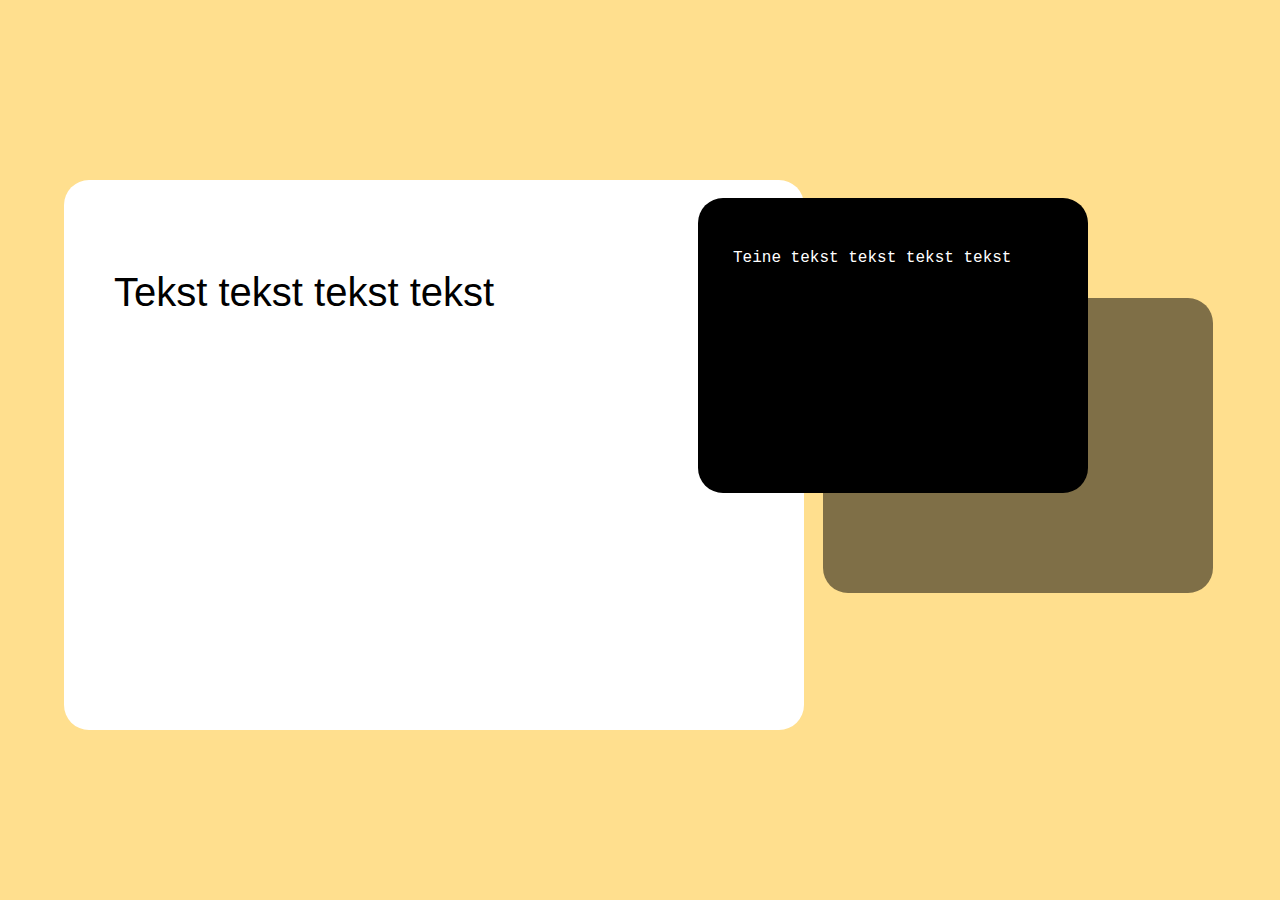
==== Indeks.html @ bf8d8511 "algversioon" ====
<!DOCTYPE html>
<head>
<link rel="stylesheet" href="style.css"></link>
</head>
<body>
    <div class="valge">
        <p> Tekst tekst tekst tekst </p>
    </div>
    <div class="must">
        <p>Teine tekst tekst tekst tekst </p>
    </div>
</body>
---- style.css ----
.valge{
    height: 50%; 
    width: 50%;
    background-color: white;
    position: absolute;
    top: 20%; 
    left: 5%;
    z-index: 1;
    padding: 50px;
    border-radius: 25px;
    font-family: Roboto, Arial, Helvetica, sans-serif;
    font-size: 40px;
}
.valge:hover{
    background-color: rgba(0, 0, 0, 0.5);
}

body{
    background-color: #ffdf8e; nmkjllpü y
    background-size: cover;
    background-image: url("https://media.sproutsocial.com/uploads/meme-example.jpg");
}
.must{
    height: 25%; 
    width: 25%;
    background-color: black;
    position: absolute;
    top: 22%; 
    right: 15%;
    color: white;
    z-index: 1;
    padding: 35px;
    border-radius: 25px;
    box-shadow: 125px 100px rgba(0, 0, 0, 0.5); /* #978452; */
    font-family: consolas, 'Courier New', Courier, monospace;
}
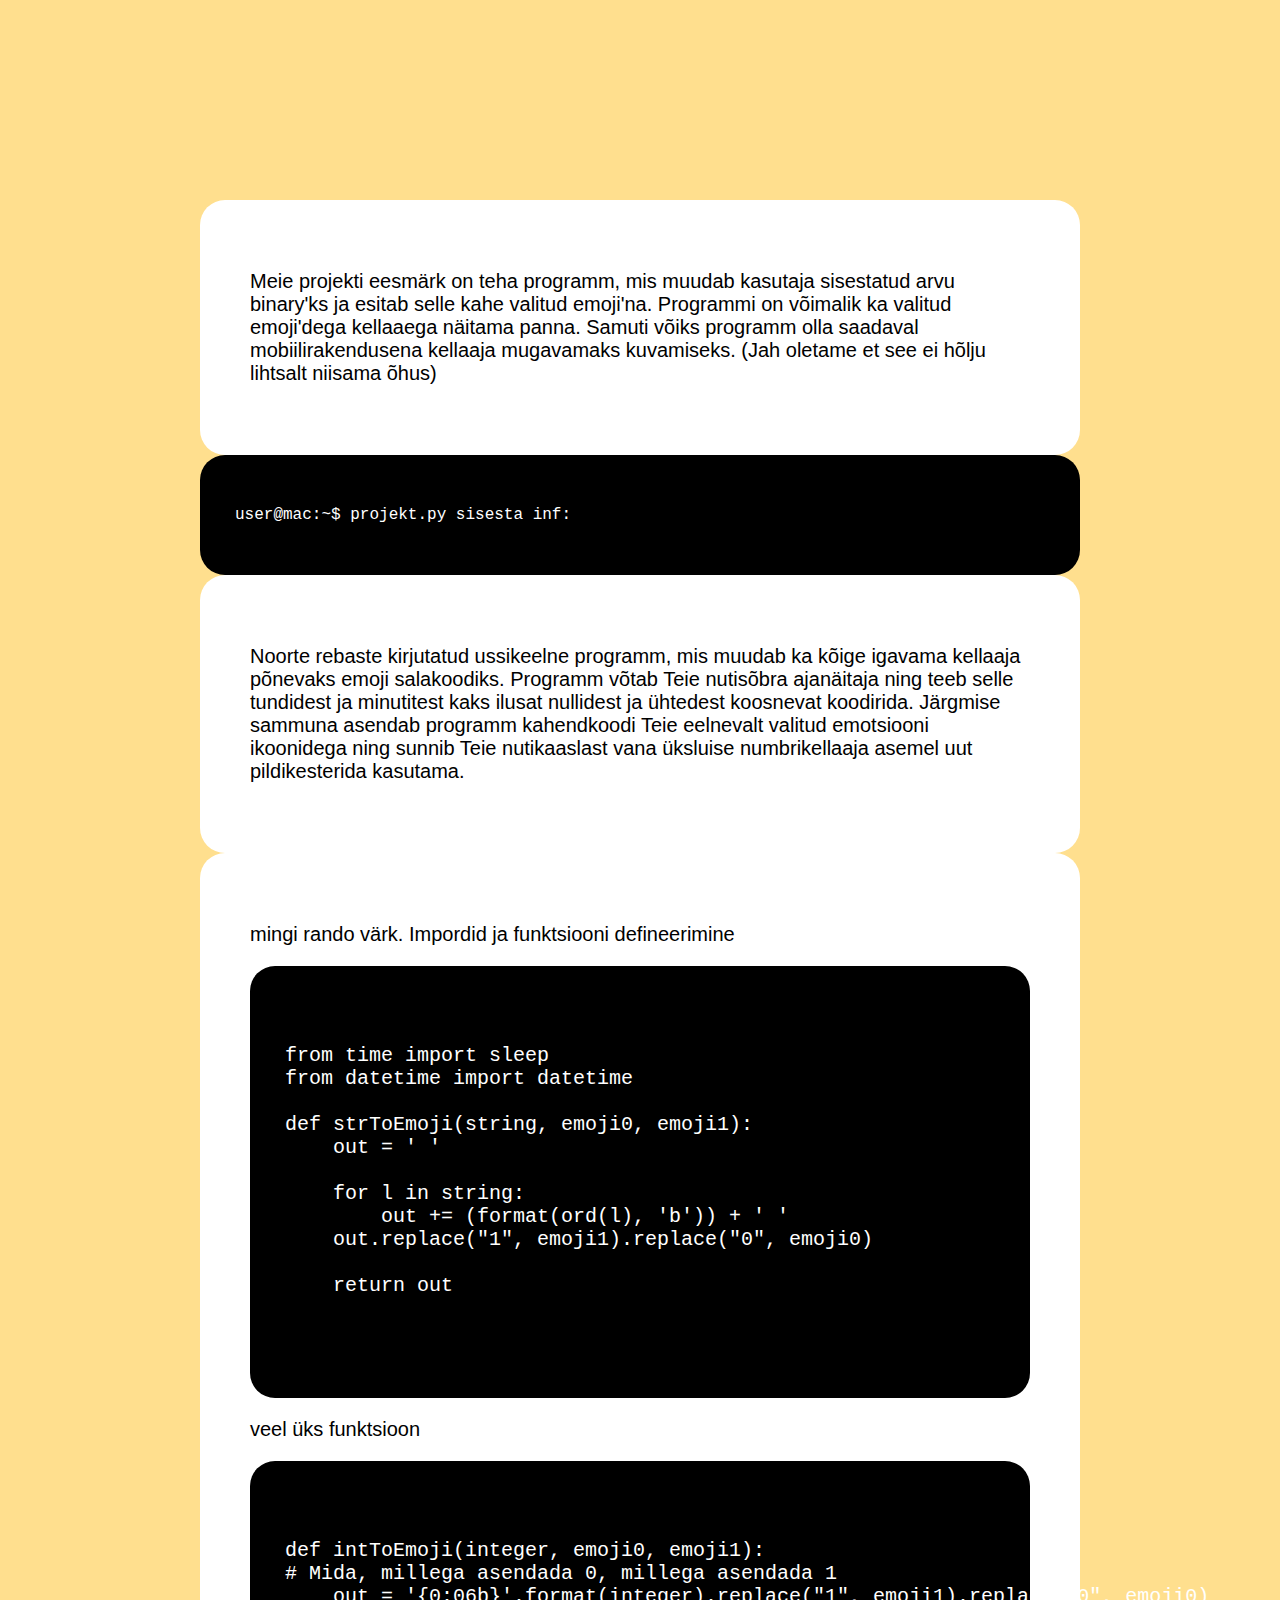
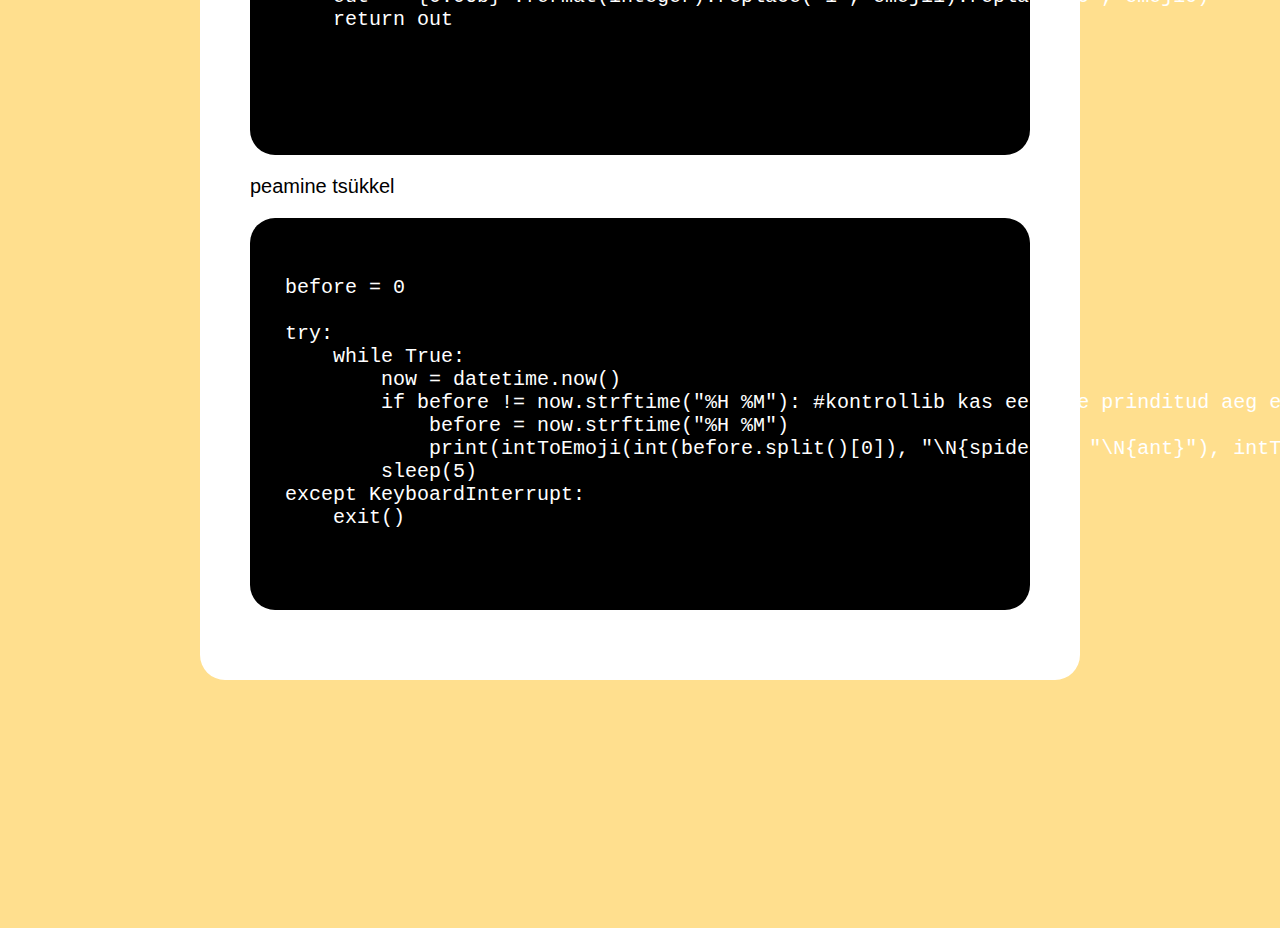
==== commit 3bc2b21c: "pohiline html struktuur ja sisu" ====
--- a/Indeks.html
+++ b/Indeks.html
@@ -3,10 +3,83 @@
 <link rel="stylesheet" href="style.css"></link>
 </head>
 <body>
-    <div class="valge">
-        <p> Tekst tekst tekst tekst </p>
+    <div id="tutvustus">
+        <div class="valge">
+            <p> Meie projekti eesmärk on teha programm, mis muudab kasutaja sisestatud arvu binary'ks ja esitab selle kahe valitud emoji'na. Programmi on võimalik ka valitud emoji'dega kellaaega näitama panna. Samuti võiks programm olla saadaval mobiilirakendusena kellaaja mugavamaks kuvamiseks. (Jah oletame et see ei hõlju lihtsalt niisama õhus)</p>
+        </div>
+        <div class="must">
+            <p>user@mac:~$ projekt.py
+                sisesta inf: </p>
+        </div>
+        <div class="valge">
+            <p>
+                Noorte rebaste kirjutatud ussikeelne programm, mis muudab ka kõige igavama kellaaja põnevaks emoji salakoodiks. Programm võtab Teie nutisõbra ajanäitaja ning teeb selle tundidest ja minutitest kaks ilusat nullidest ja ühtedest koosnevat koodirida. Järgmise sammuna asendab programm kahendkoodi Teie eelnevalt valitud emotsiooni ikoonidega ning sunnib Teie nutikaaslast vana üksluise numbrikellaaja asemel uut pildikesterida kasutama.
+            </p>
+        </div>
     </div>
-    <div class="must">
-        <p>Teine tekst tekst tekst tekst </p>
+    <div id="kooditutvustus">
+        <div class="valge">
+            <div id="selgitus1">
+                <p>mingi rando värk. Impordid ja funktsiooni defineerimine</p>
+            </div>
+            <div id="kood1" class="must">
+                <pre>
+                <code>
+from time import sleep
+from datetime import datetime
+
+def strToEmoji(string, emoji0, emoji1):
+    out = ' '
+    
+    for l in string:
+        out += (format(ord(l), 'b')) + ' '
+    out.replace("1", emoji1).replace("0", emoji0)
+    
+    return out
+                </code>
+                </pre>
+            </div>
+            <div id="selgitus2">
+                <p>
+                    veel üks funktsioon
+                </p>
+            </div>
+            <div id="kood2" class="must">
+                <pre>
+                <code>
+def intToEmoji(integer, emoji0, emoji1):
+# Mida, millega asendada 0, millega asendada 1
+    out = '{0:06b}'.format(integer).replace("1", emoji1).replace("0", emoji0)
+    return out
+
+                </code>
+                </pre>
+            </div>
+            <div id="selgitus3">
+                <p>
+                    peamine tsükkel
+                </p>
+            </div>
+            <pre id="kood3" class="must">
+                <code>
+before = 0
+
+try:
+    while True:
+        now = datetime.now() 
+        if before != now.strftime("%H %M"): #kontrollib kas eelmine prinditud aeg erineb praegusest
+            before = now.strftime("%H %M")
+            print(intToEmoji(int(before.split()[0]), "\N{spider}", "\N{ant}"), intToEmoji(int(before.split()[1]), "\N{spider}", "\N{ant}"))
+        sleep(5)
+except KeyboardInterrupt:
+    exit()
+                </code>
+            </pre>
+        </div>
     </div>
+
+    <div id="demo">
+
+    </div>
+
 </body>--- a/style.css
+++ b/style.css
@@ -1,36 +1,21 @@
 .valge{
-    height: 50%; 
-    width: 50%;
     background-color: white;
-    position: absolute;
-    top: 20%; 
-    left: 5%;
     z-index: 1;
     padding: 50px;
     border-radius: 25px;
     font-family: Roboto, Arial, Helvetica, sans-serif;
-    font-size: 40px;
-}
-.valge:hover{
-    background-color: rgba(0, 0, 0, 0.5);
+    font-size: 20px;
 }
 
 body{
-    background-color: #ffdf8e; nmkjllpü y
-    background-size: cover;
-    background-image: url("https://media.sproutsocial.com/uploads/meme-example.jpg");
+    background-color: #ffdf8e;
+    padding: 15%;
 }
 .must{
-    height: 25%; 
-    width: 25%;
     background-color: black;
-    position: absolute;
-    top: 22%; 
-    right: 15%;
     color: white;
     z-index: 1;
     padding: 35px;
     border-radius: 25px;
-    box-shadow: 125px 100px rgba(0, 0, 0, 0.5); /* #978452; */
     font-family: consolas, 'Courier New', Courier, monospace;
 }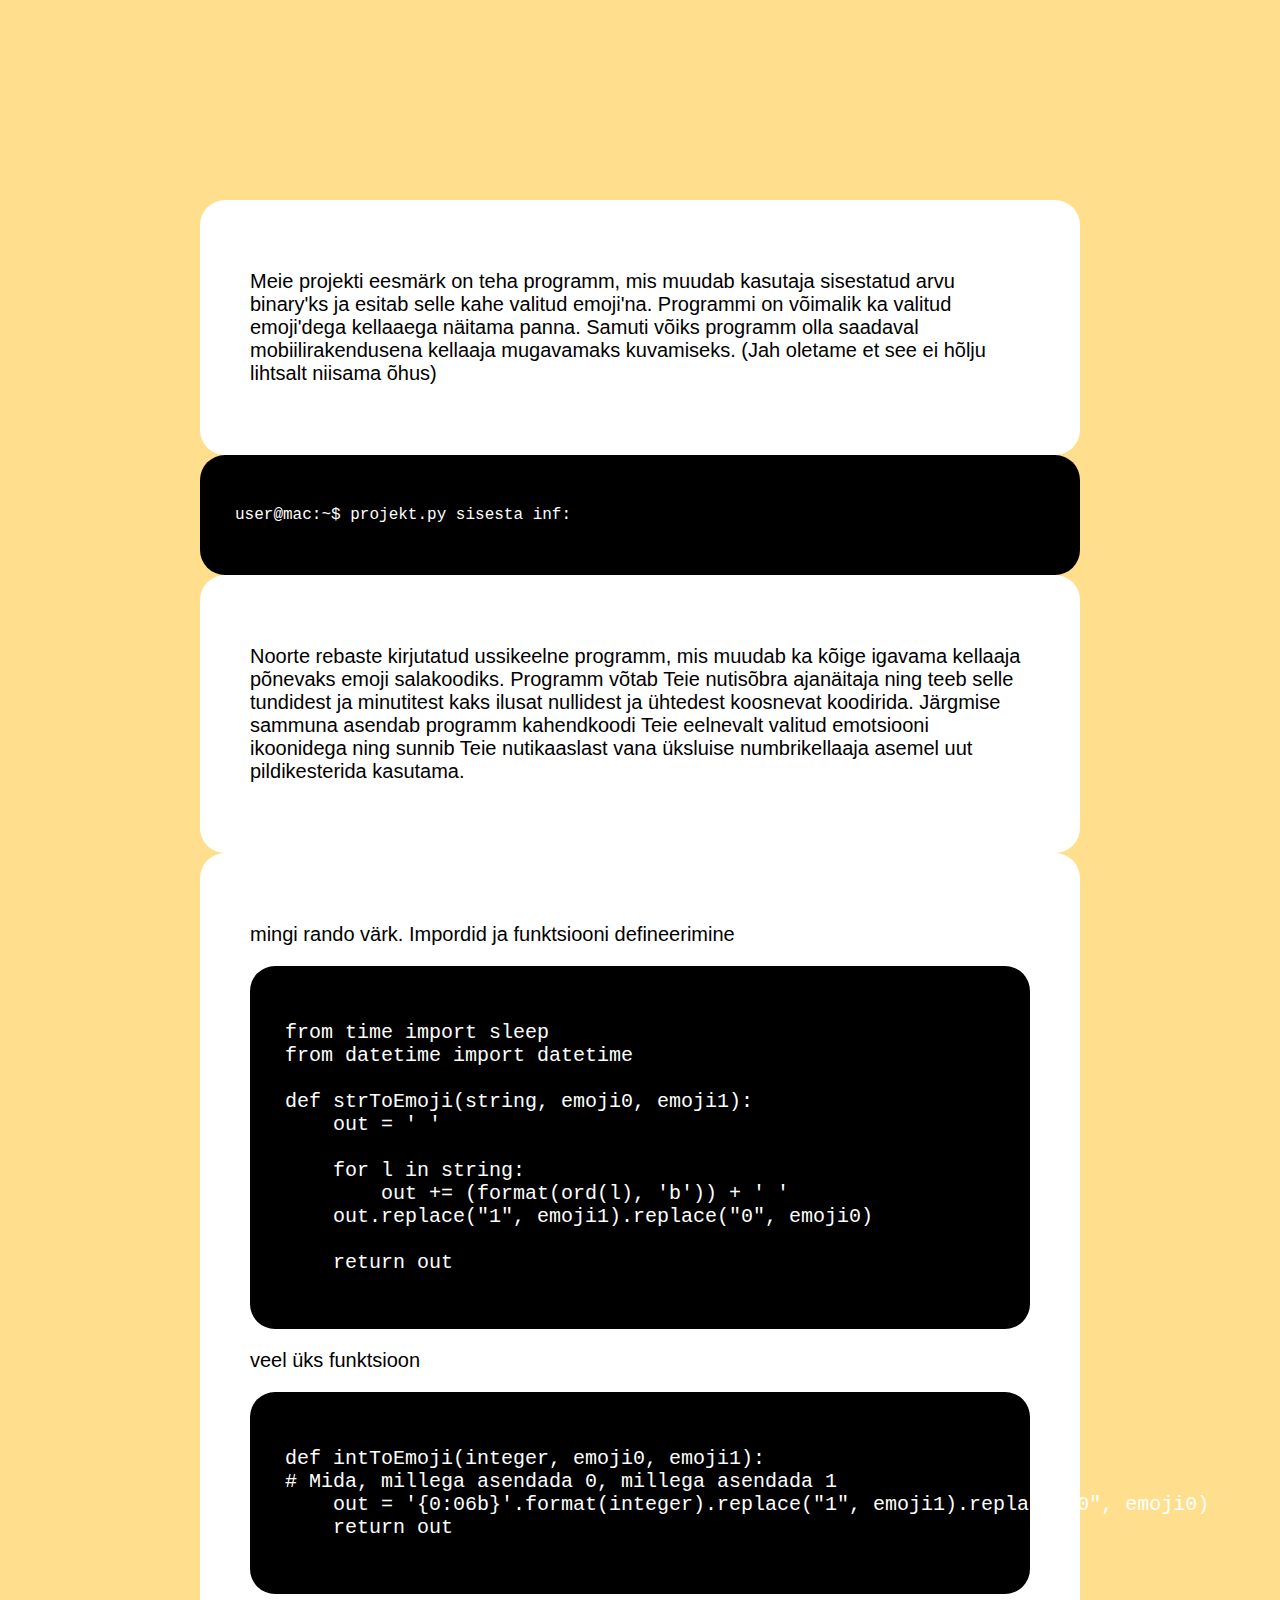
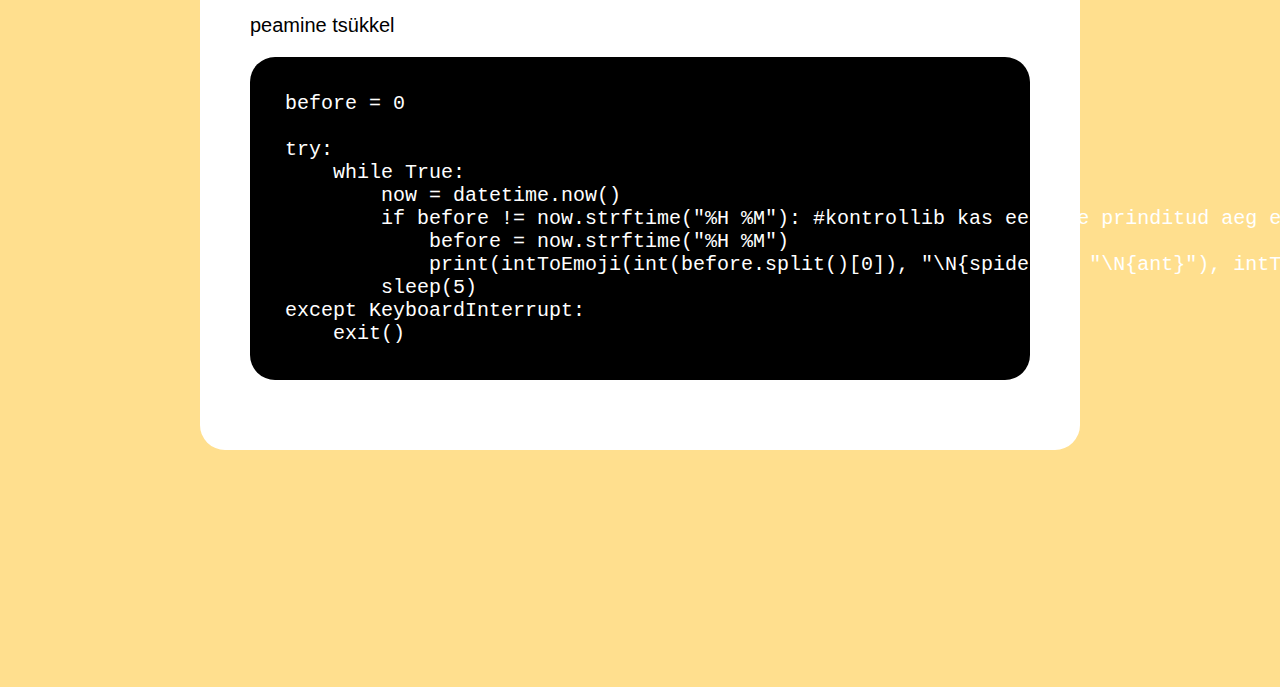
==== commit 8e55cc03: "korrastasin koodikastid" ====
--- a/Indeks.html
+++ b/Indeks.html
@@ -3,7 +3,10 @@
 <link rel="stylesheet" href="style.css"></link>
 </head>
 <body>
+    
+    
     <div id="tutvustus">
+    
         <div class="valge">
             <p> Meie projekti eesmärk on teha programm, mis muudab kasutaja sisestatud arvu binary'ks ja esitab selle kahe valitud emoji'na. Programmi on võimalik ka valitud emoji'dega kellaaega näitama panna. Samuti võiks programm olla saadaval mobiilirakendusena kellaaja mugavamaks kuvamiseks. (Jah oletame et see ei hõlju lihtsalt niisama õhus)</p>
         </div>
@@ -16,16 +19,19 @@
                 Noorte rebaste kirjutatud ussikeelne programm, mis muudab ka kõige igavama kellaaja põnevaks emoji salakoodiks. Programm võtab Teie nutisõbra ajanäitaja ning teeb selle tundidest ja minutitest kaks ilusat nullidest ja ühtedest koosnevat koodirida. Järgmise sammuna asendab programm kahendkoodi Teie eelnevalt valitud emotsiooni ikoonidega ning sunnib Teie nutikaaslast vana üksluise numbrikellaaja asemel uut pildikesterida kasutama.
             </p>
         </div>
+    
     </div>
+
+
     <div id="kooditutvustus">
         <div class="valge">
+    
             <div id="selgitus1">
                 <p>mingi rando värk. Impordid ja funktsiooni defineerimine</p>
             </div>
+    
             <div id="kood1" class="must">
-                <pre>
-                <code>
-from time import sleep
+                <pre><code>from time import sleep
 from datetime import datetime
 
 def strToEmoji(string, emoji0, emoji1):
@@ -35,34 +41,25 @@
         out += (format(ord(l), 'b')) + ' '
     out.replace("1", emoji1).replace("0", emoji0)
     
-    return out
-                </code>
-                </pre>
+    return out</code></pre>
             </div>
+    
             <div id="selgitus2">
-                <p>
-                    veel üks funktsioon
-                </p>
+                <p>veel üks funktsioon</p>
             </div>
+    
             <div id="kood2" class="must">
-                <pre>
-                <code>
-def intToEmoji(integer, emoji0, emoji1):
+<pre><code>def intToEmoji(integer, emoji0, emoji1):
 # Mida, millega asendada 0, millega asendada 1
     out = '{0:06b}'.format(integer).replace("1", emoji1).replace("0", emoji0)
-    return out
-
-                </code>
-                </pre>
+    return out</code></pre>
             </div>
+    
             <div id="selgitus3">
-                <p>
-                    peamine tsükkel
-                </p>
+                <p>peamine tsükkel</p>
             </div>
-            <pre id="kood3" class="must">
-                <code>
-before = 0
+    
+            <pre id="kood3" class="must"><code>before = 0
 
 try:
     while True:
@@ -72,9 +69,7 @@
             print(intToEmoji(int(before.split()[0]), "\N{spider}", "\N{ant}"), intToEmoji(int(before.split()[1]), "\N{spider}", "\N{ant}"))
         sleep(5)
 except KeyboardInterrupt:
-    exit()
-                </code>
-            </pre>
+    exit()</code></pre>
         </div>
     </div>
 
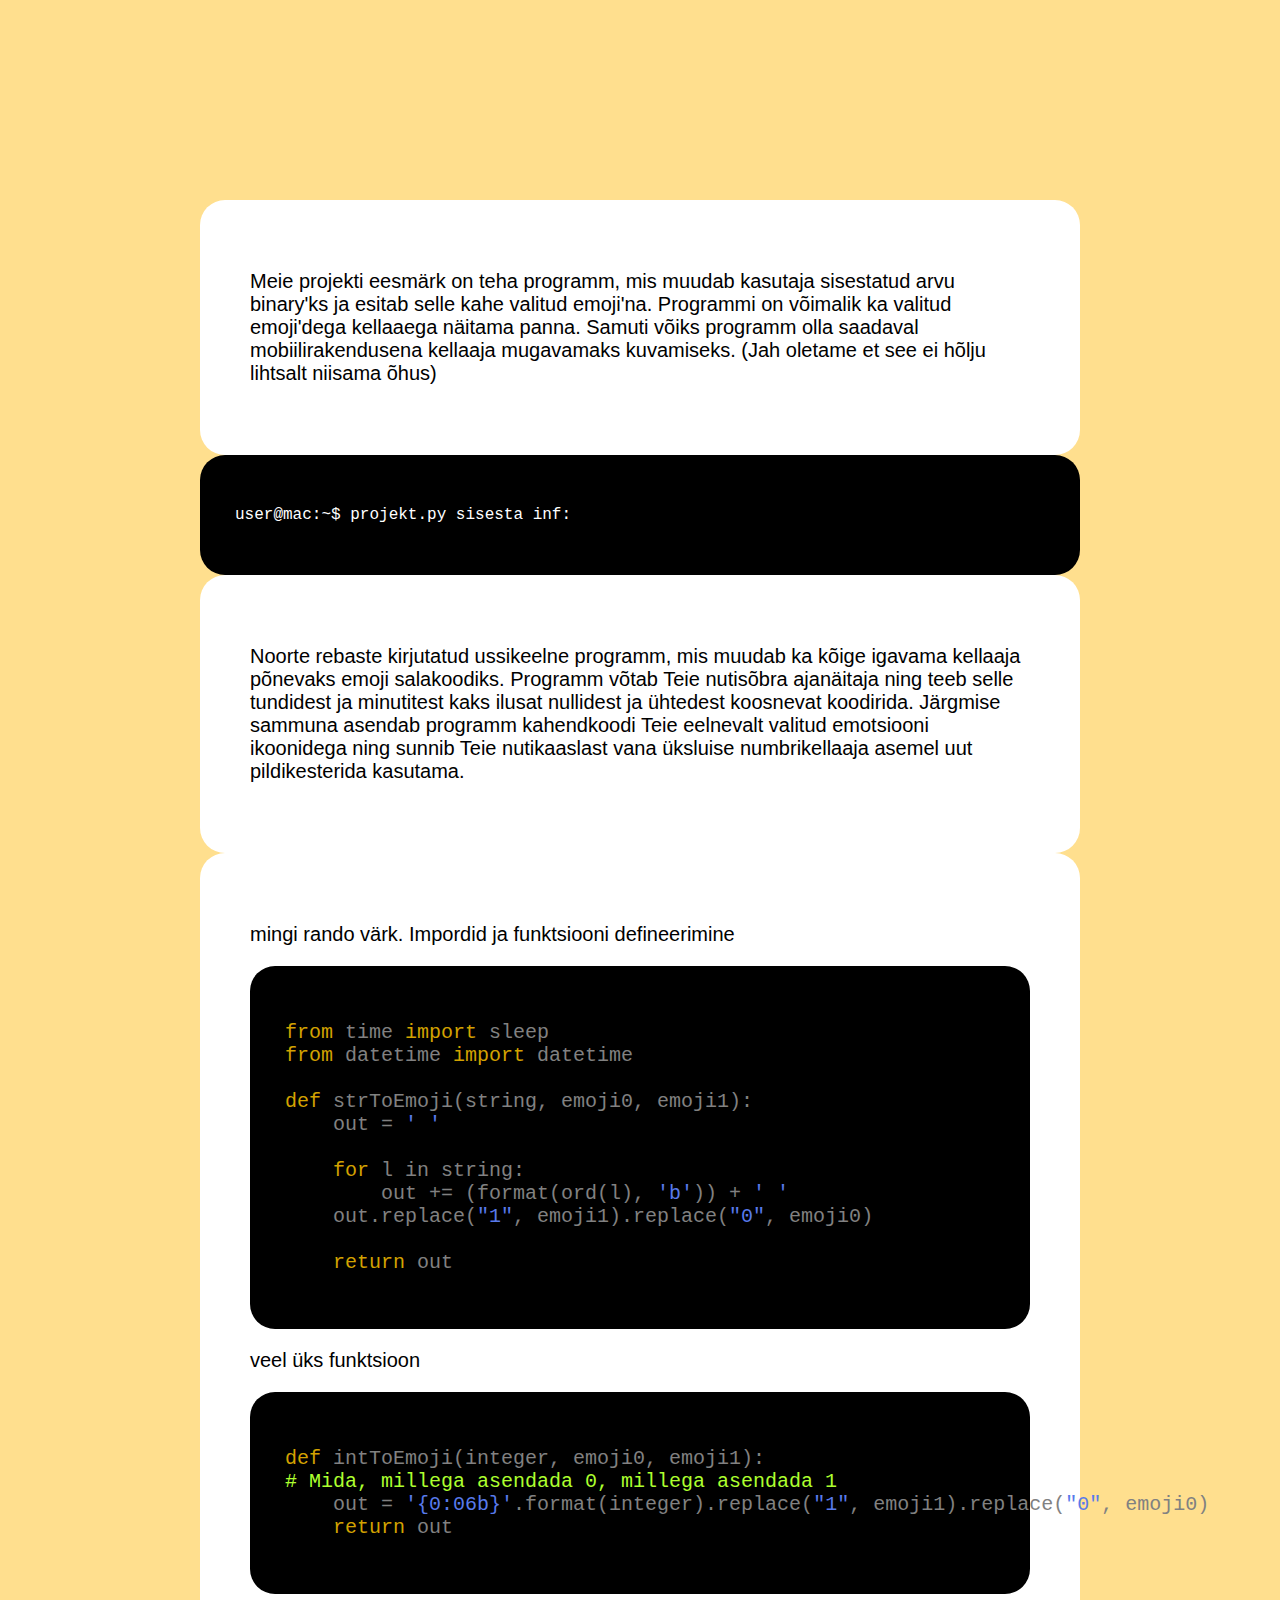
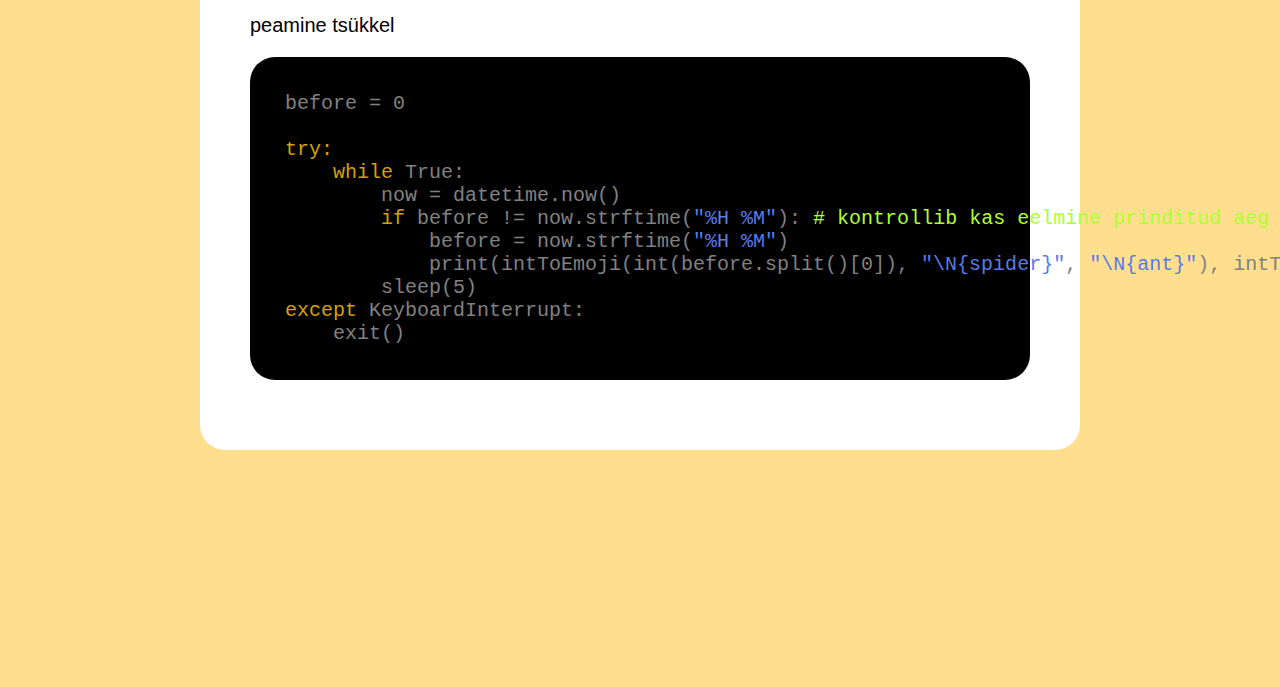
==== commit 8c63cfb6: "varviline kood kastides" ====
--- a/Indeks.html
+++ b/Indeks.html
@@ -31,17 +31,17 @@
             </div>
     
             <div id="kood1" class="must">
-                <pre><code>from time import sleep
-from datetime import datetime
+                <pre><code><span class="syntax-keyword">from</span> time <span class="syntax-keyword">import</span> sleep
+<span class="syntax-keyword">from</span> datetime <span class="syntax-keyword">import</span> datetime
 
-def strToEmoji(string, emoji0, emoji1):
-    out = ' '
+<span class="syntax-keyword">def</span> strToEmoji(string, emoji0, emoji1):
+    out = <span class="syntax-string">' '</span>
     
-    for l in string:
-        out += (format(ord(l), 'b')) + ' '
-    out.replace("1", emoji1).replace("0", emoji0)
+    <span class="syntax-keyword">for</span> l in string:
+        out += (format(ord(l), <span class="syntax-string">'b'</span>)) + <span class="syntax-string">' '</span>
+    out.replace(<span class="syntax-string">"1"</span>, emoji1).replace(<span class="syntax-string">"0"</span>, emoji0)
     
-    return out</code></pre>
+    <span class="syntax-keyword">return</span> out</code></pre>
             </div>
     
             <div id="selgitus2">
@@ -49,10 +49,10 @@
             </div>
     
             <div id="kood2" class="must">
-<pre><code>def intToEmoji(integer, emoji0, emoji1):
-# Mida, millega asendada 0, millega asendada 1
-    out = '{0:06b}'.format(integer).replace("1", emoji1).replace("0", emoji0)
-    return out</code></pre>
+<pre><code><span class="syntax-keyword">def</span> intToEmoji(integer, emoji0, emoji1):
+<span class="syntax-comment"># Mida, millega asendada 0, millega asendada 1</span>
+    out = <span class="syntax-string">'{0:06b}'</span>.format(integer).replace(<span class="syntax-string">"1"</span>, emoji1).replace(<span class="syntax-string">"0"</span>, emoji0)
+    <span class="syntax-keyword">return</span> out</code></pre>
             </div>
     
             <div id="selgitus3">
@@ -61,14 +61,14 @@
     
             <pre id="kood3" class="must"><code>before = 0
 
-try:
-    while True:
+<span class="syntax-keyword">try:</span>
+    <span class="syntax-keyword">while</span> True:
         now = datetime.now() 
-        if before != now.strftime("%H %M"): #kontrollib kas eelmine prinditud aeg erineb praegusest
-            before = now.strftime("%H %M")
-            print(intToEmoji(int(before.split()[0]), "\N{spider}", "\N{ant}"), intToEmoji(int(before.split()[1]), "\N{spider}", "\N{ant}"))
+        <span class="syntax-keyword">if</span> before != now.strftime(<span class="syntax-string">"%H %M"</span>): <span class="syntax-comment"># kontrollib kas eelmine prinditud aeg erineb praegusest</span>
+            before = now.strftime(<span class="syntax-string">"%H %M"</span>)
+            print(intToEmoji(int(before.split()[0]), <span class="syntax-string">"\N{spider}"</span>, <span class="syntax-string">"\N{ant}"</span>), intToEmoji(int(before.split()[1]), <span class="syntax-string">"\N{spider}"</span>, <span class="syntax-string">"\N{ant}"</span>))
         sleep(5)
-except KeyboardInterrupt:
+<span class="syntax-keyword">except</span> KeyboardInterrupt:
     exit()</code></pre>
         </div>
     </div>
--- a/style.css
+++ b/style.css
@@ -18,4 +18,23 @@
     padding: 35px;
     border-radius: 25px;
     font-family: consolas, 'Courier New', Courier, monospace;
+}
+.shadow{
+    box-shadow: 125px 100px rgba(0, 0, 0, 0.5); /* #978452; */
+}
+
+code {
+    color: rgb(129, 129, 129)
+}
+
+.syntax-comment {
+    color: greenyellow;
+}
+
+.syntax-string {
+    color: rgb(88, 122, 235);
+}
+
+.syntax-keyword {
+    color: rgb(211, 162, 0);
 }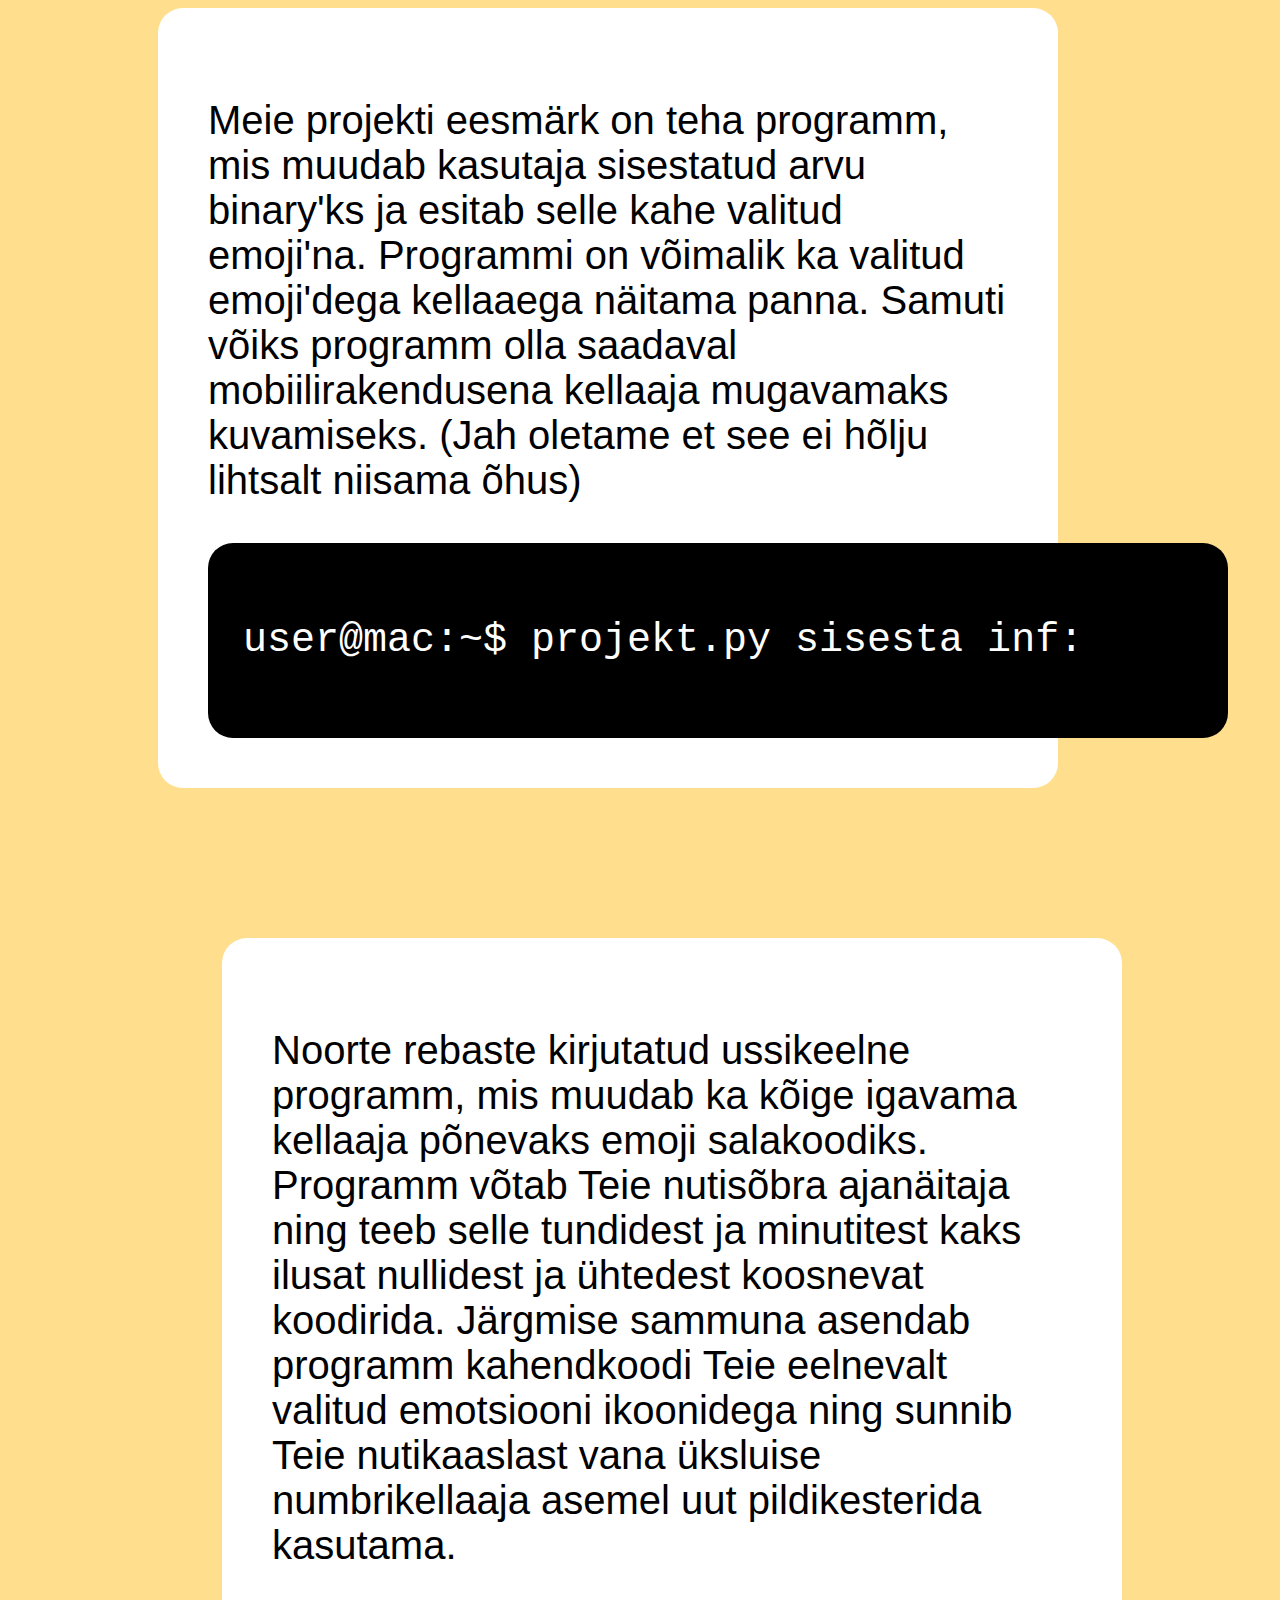
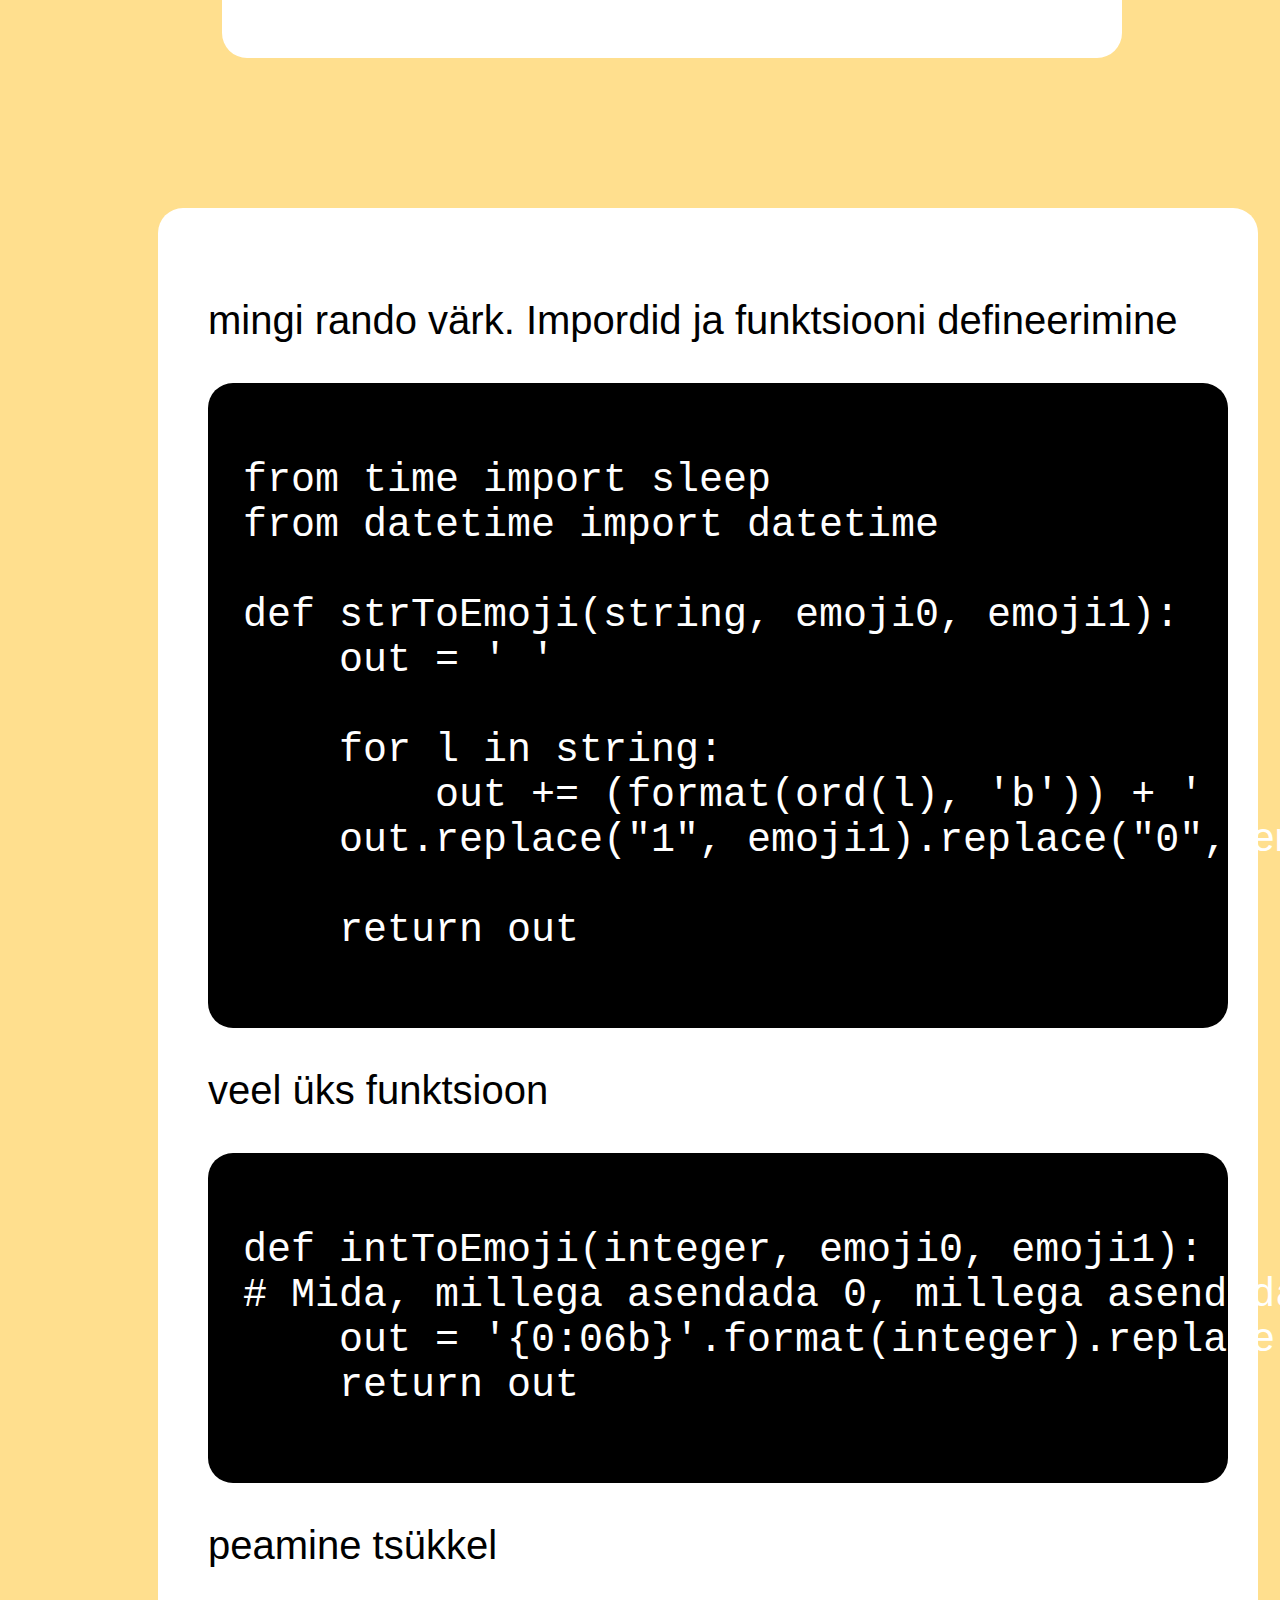
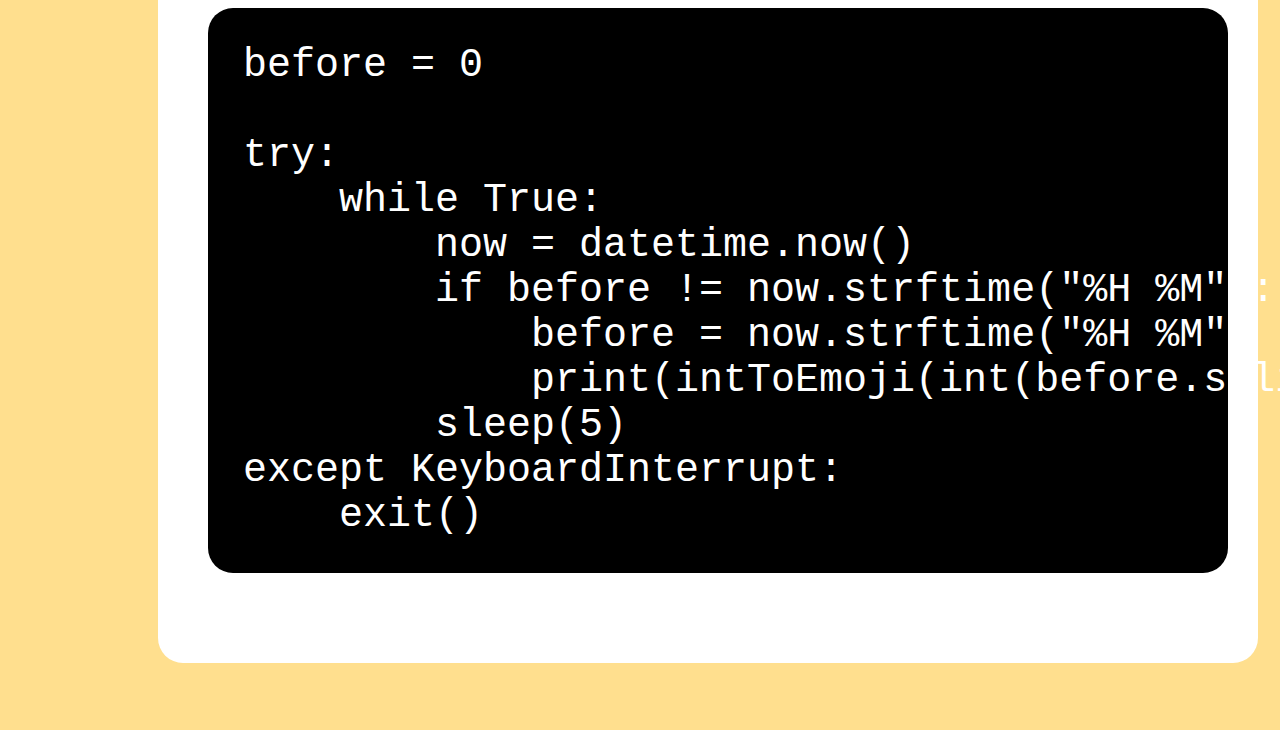
==== commit 29a649b9: "enamvähem pandavaks muutmine" ====
--- a/Indeks.html
+++ b/Indeks.html
@@ -7,14 +7,14 @@
     
     <div id="tutvustus">
     
-        <div class="valge">
+        <div class="valge vasakul">
             <p> Meie projekti eesmärk on teha programm, mis muudab kasutaja sisestatud arvu binary'ks ja esitab selle kahe valitud emoji'na. Programmi on võimalik ka valitud emoji'dega kellaaega näitama panna. Samuti võiks programm olla saadaval mobiilirakendusena kellaaja mugavamaks kuvamiseks. (Jah oletame et see ei hõlju lihtsalt niisama õhus)</p>
+            <div class="must">
+                <p>user@mac:~$ projekt.py
+                    sisesta inf: </p>
+            </div>
         </div>
-        <div class="must">
-            <p>user@mac:~$ projekt.py
-                sisesta inf: </p>
-        </div>
-        <div class="valge">
+        <div class="valge paremal">
             <p>
                 Noorte rebaste kirjutatud ussikeelne programm, mis muudab ka kõige igavama kellaaja põnevaks emoji salakoodiks. Programm võtab Teie nutisõbra ajanäitaja ning teeb selle tundidest ja minutitest kaks ilusat nullidest ja ühtedest koosnevat koodirida. Järgmise sammuna asendab programm kahendkoodi Teie eelnevalt valitud emotsiooni ikoonidega ning sunnib Teie nutikaaslast vana üksluise numbrikellaaja asemel uut pildikesterida kasutama.
             </p>
@@ -24,24 +24,24 @@
 
 
     <div id="kooditutvustus">
-        <div class="valge">
+        <div class="valge suur">
     
             <div id="selgitus1">
                 <p>mingi rando värk. Impordid ja funktsiooni defineerimine</p>
             </div>
     
             <div id="kood1" class="must">
-                <pre><code><span class="syntax-keyword">from</span> time <span class="syntax-keyword">import</span> sleep
-<span class="syntax-keyword">from</span> datetime <span class="syntax-keyword">import</span> datetime
+                <pre><code>from time import sleep
+from datetime import datetime
 
-<span class="syntax-keyword">def</span> strToEmoji(string, emoji0, emoji1):
-    out = <span class="syntax-string">' '</span>
+def strToEmoji(string, emoji0, emoji1):
+    out = ' '
     
-    <span class="syntax-keyword">for</span> l in string:
-        out += (format(ord(l), <span class="syntax-string">'b'</span>)) + <span class="syntax-string">' '</span>
-    out.replace(<span class="syntax-string">"1"</span>, emoji1).replace(<span class="syntax-string">"0"</span>, emoji0)
+    for l in string:
+        out += (format(ord(l), 'b')) + ' '
+    out.replace("1", emoji1).replace("0", emoji0)
     
-    <span class="syntax-keyword">return</span> out</code></pre>
+    return out</code></pre>
             </div>
     
             <div id="selgitus2">
@@ -49,10 +49,10 @@
             </div>
     
             <div id="kood2" class="must">
-<pre><code><span class="syntax-keyword">def</span> intToEmoji(integer, emoji0, emoji1):
-<span class="syntax-comment"># Mida, millega asendada 0, millega asendada 1</span>
-    out = <span class="syntax-string">'{0:06b}'</span>.format(integer).replace(<span class="syntax-string">"1"</span>, emoji1).replace(<span class="syntax-string">"0"</span>, emoji0)
-    <span class="syntax-keyword">return</span> out</code></pre>
+<pre><code>def intToEmoji(integer, emoji0, emoji1):
+# Mida, millega asendada 0, millega asendada 1
+    out = '{0:06b}'.format(integer).replace("1", emoji1).replace("0", emoji0)
+    return out</code></pre>
             </div>
     
             <div id="selgitus3">
@@ -61,14 +61,14 @@
     
             <pre id="kood3" class="must"><code>before = 0
 
-<span class="syntax-keyword">try:</span>
-    <span class="syntax-keyword">while</span> True:
+try:
+    while True:
         now = datetime.now() 
-        <span class="syntax-keyword">if</span> before != now.strftime(<span class="syntax-string">"%H %M"</span>): <span class="syntax-comment"># kontrollib kas eelmine prinditud aeg erineb praegusest</span>
-            before = now.strftime(<span class="syntax-string">"%H %M"</span>)
-            print(intToEmoji(int(before.split()[0]), <span class="syntax-string">"\N{spider}"</span>, <span class="syntax-string">"\N{ant}"</span>), intToEmoji(int(before.split()[1]), <span class="syntax-string">"\N{spider}"</span>, <span class="syntax-string">"\N{ant}"</span>))
+        if before != now.strftime("%H %M"): #kontrollib kas eelmine prinditud aeg erineb praegusest
+            before = now.strftime("%H %M")
+            print(intToEmoji(int(before.split()[0]), "\N{spider}", "\N{ant}"), intToEmoji(int(before.split()[1]), "\N{spider}", "\N{ant}"))
         sleep(5)
-<span class="syntax-keyword">except</span> KeyboardInterrupt:
+except KeyboardInterrupt:
     exit()</code></pre>
         </div>
     </div>
--- a/style.css
+++ b/style.css
@@ -1,20 +1,18 @@
+body{
+    background-color: #ffdf8e;
+    background-size: cover;
+}
 .valge{
     background-color: white;
-    z-index: 1;
     padding: 50px;
     border-radius: 25px;
     font-family: Roboto, Arial, Helvetica, sans-serif;
-    font-size: 20px;
-}
-
-body{
-    background-color: #ffdf8e;
-    padding: 15%;
+    font-size: 40px;
 }
 .must{
     background-color: black;
     color: white;
-    z-index: 1;
+    width: 950px;
     padding: 35px;
     border-radius: 25px;
     font-family: consolas, 'Courier New', Courier, monospace;
@@ -22,19 +20,25 @@
 .shadow{
     box-shadow: 125px 100px rgba(0, 0, 0, 0.5); /* #978452; */
 }
-
-code {
-    color: rgb(129, 129, 129)
+.vasakul{
+    width: 800px;   
+    left: 15%;
+    margin-left: 150px;
+    margin-bottom: 150px;
+    float: left;
 }
-
-.syntax-comment {
-    color: greenyellow;
+.paremal{
+    width: 800px;   
+    right: 15%;
+    margin-right: 150px;
+    margin-bottom: 150px;
+    float: right;
 }
-
-.syntax-string {
-    color: rgb(88, 122, 235);
+.suur{
+    width: 1000px;
+    left: 5%;
+    margin-left: 150px;
 }
-
-.syntax-keyword {
-    color: rgb(211, 162, 0);
+#tutvustus{
+    overflow: hidden;
 }